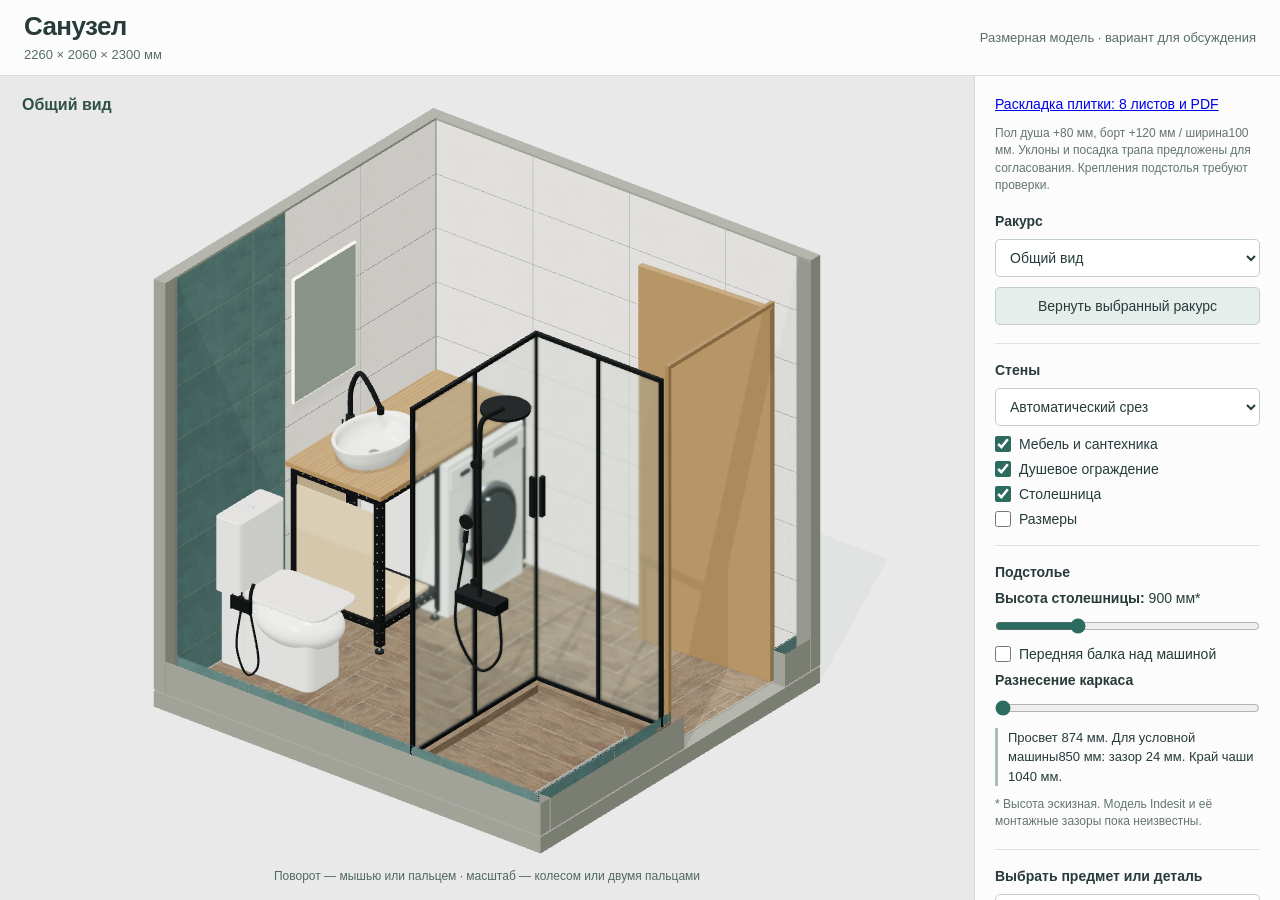
==== index.html @ 128c8153 "Add horizontal overview of all four walls" ====
<!doctype html>
<html lang="ru"><head><meta charset="utf-8"><meta name="viewport" content="width=device-width,initial-scale=1"><title>Санузел — размерная 3D-модель</title><link rel="icon" href="data:,"><link rel="stylesheet" href="style.css"><script type="importmap">{"imports":{"three":"./vendor/three.module.js","three/addons/":"./vendor/"}}</script></head>
<body>
<header><div><h1>Санузел</h1><p>2260 × 2060 × 2300 мм</p></div><span class="header-note">Размерная модель · вариант для обсуждения</span></header>
<main>
  <section id="viewport" aria-label="Интерактивная модель санузла"><div id="loading" role="status">Подготовка 3D…</div><div id="view-caption">Общий вид</div><div id="canvas-wrap"></div><div id="gesture">Поворот — мышью или пальцем · масштаб — колесом или двумя пальцами</div></section>
  <aside>
    <p style="margin-bottom:10px"><a href="./tiling/index.html">Раскладка плитки: 8 листов и PDF</a></p>
    <p class="small" style="margin-bottom:18px">Пол душа +80 мм, борт +120 мм / ширина100 мм. Уклоны и посадка трапа предложены для согласования. Крепления подстолья требуют проверки.</p>
    <section class="control-section"><label for="camera-view">Ракурс</label><select id="camera-view"><option value="overall">Общий вид</option><option value="plan">План сверху</option><option value="frame">Подстолье</option><option value="entry">От входа</option><option value="north">Верхняя стена</option><option value="west">Левая стена</option><option value="south">Нижняя стена</option><option value="east">Правая стена</option></select><button id="reset-view" type="button">Вернуть выбранный ракурс</button></section>
    <section class="control-section"><label for="wall-mode">Стены</label><select id="wall-mode"><option value="auto">Автоматический срез</option><option value="all">Полностью</option><option value="low">Низкий срез</option><option value="none">Скрыть</option></select><div class="check-list"><label><input id="show-fixtures" type="checkbox" checked>Мебель и сантехника</label><label><input id="show-glass" type="checkbox" checked>Душевое ограждение</label><label><input id="show-counter" type="checkbox" checked>Столешница</label><label><input id="show-dimensions" type="checkbox">Размеры</label></div></section>
    <section class="control-section"><h2>Подстолье</h2><label for="counter-height">Высота столешницы: <output id="height-value">900 мм*</output></label><input id="counter-height" type="range" min="870" max="970" step="10" value="900"><label class="checkbox"><input id="washer-beam" type="checkbox">Передняя балка над машиной</label><label for="explode">Разнесение каркаса</label><input id="explode" type="range" min="0" max="100" value="0"><p id="clearance" aria-live="polite"></p><p class="small">* Высота эскизная. Модель Indesit и её монтажные зазоры пока неизвестны.</p></section>
    <section class="control-section"><label for="item-select">Выбрать предмет или деталь</label><select id="item-select"><option value="">Нажмите на предмет в модели</option></select><div id="selection" aria-live="polite"><h2>О модели</h2><p>Материалы плитки — с сайта производителя. Предметы построены по известным размерам; их форма упрощена.</p><p class="small">Дверь, высоты приборов и монтажные узлы требуют уточнения. Прочность подстолья не подтверждена.</p></div></section>
    <section class="control-section last"><button id="save-view" type="button">Сохранить вид в PNG</button><a id="saved-view" hidden download>Скачать подготовленный PNG</a><p class="small" id="model-status" role="status">Загрузка модели</p></section>
  </aside>
</main>
<script type="module" src="app.mjs?v=20261112-north-left"></script>
</body></html>
---- style.css ----
:root{font-family:"Segoe UI",Arial,sans-serif;color:#263b3a;background:#eff2f1;font-size:14px;font-weight:400;color-scheme:light}*{box-sizing:border-box}body{margin:0}header{height:76px;padding:14px 24px;background:#fbfcfb;border-bottom:1px solid #d4ddda;display:flex;align-items:center;justify-content:space-between;gap:20px}h1{font-size:26px;font-weight:600;margin:0;letter-spacing:-.6px}header p{margin:3px 0 0;color:#596e69;font-size:13px}.header-note{font-size:13px;color:#596e69}main{display:grid;grid-template-columns:minmax(0,1fr) 306px;min-height:calc(100vh - 76px)}#viewport{position:relative;height:calc(100vh - 76px);min-height:510px;overflow:hidden;background:#e8eeeb}#canvas-wrap{width:100%;height:100%;touch-action:none}canvas{display:block;width:100%;height:100%;outline-offset:-4px}#loading{position:absolute;inset:0;display:grid;place-items:center;background:#e8eeeb;z-index:3;font-size:18px}#view-caption{position:absolute;left:22px;top:20px;font-size:16px;font-weight:600;color:#31504a;pointer-events:none}#gesture{position:absolute;bottom:17px;left:22px;right:22px;color:#506a60;font-size:12px;text-align:center;pointer-events:none}aside{background:#fbfcfb;padding:18px 20px;max-height:calc(100vh - 76px);overflow-y:auto;border-left:1px solid #d4ddda}.control-section{display:grid;gap:10px;padding:0 0 18px;margin-bottom:18px;border-bottom:1px solid #dce3e0}.control-section.last{border-bottom:0;margin:0;padding:0}label,h2{font-size:14px;font-weight:600;margin:0}p{margin:0;line-height:1.5}.small{font-size:12px;color:#64756f;line-height:1.45}button,select{font:inherit;width:100%;min-height:38px;padding:8px 10px;border:1px solid #c2ceca;border-radius:5px;color:#263b3a;background:#fff}button{cursor:pointer;background:#e5eeea}button:hover{background:#d7e5df}button:active{background:#c9ddd3}button:focus-visible,select:focus-visible,input:focus-visible{outline:2px solid #246c60;outline-offset:2px}select{padding-right:24px}.check-list{display:grid;gap:9px}.check-list label,.checkbox{display:flex;align-items:center;gap:8px;font-weight:400}input[type=checkbox]{accent-color:#2b6b60;width:16px;height:16px;margin:0}input[type=range]{width:100%;accent-color:#2b6b60;margin:2px 0}output{font-weight:400;font-variant-numeric:tabular-nums}#clearance{padding-left:10px;border-left:3px solid #a7bfb4;font-size:13px}#selection{display:grid;gap:9px}#selection .dimension{font-size:18px;font-variant-numeric:tabular-nums;font-weight:600;color:#234b42}#selection a{color:#235e52;overflow-wrap:anywhere}.warn{color:#8b4e31!important}#save-view{background:#2b6156;border-color:#2b6156;color:white}#save-view:hover{background:#204f45}@media(max-width:850px){main{grid-template-columns:minmax(0,1fr) 270px}aside{padding:16px}}@media(max-width:650px){header{height:72px;padding:12px 16px}.header-note{display:none}h1{font-size:23px}main{display:block;min-height:0}#viewport{height:66vh;min-height:410px;max-height:640px}aside{max-height:none;overflow:visible;border-left:0;border-top:1px solid #d4ddda;padding:18px}.control-section{gap:12px}button,select{min-height:44px;font-size:16px}input[type=checkbox]{width:19px;height:19px}#gesture{font-size:11px;left:10px;right:10px;bottom:12px}#view-caption{top:14px;left:16px}#clearance{font-size:14px}}@media(prefers-reduced-motion:reduce){*{scroll-behavior:auto}}
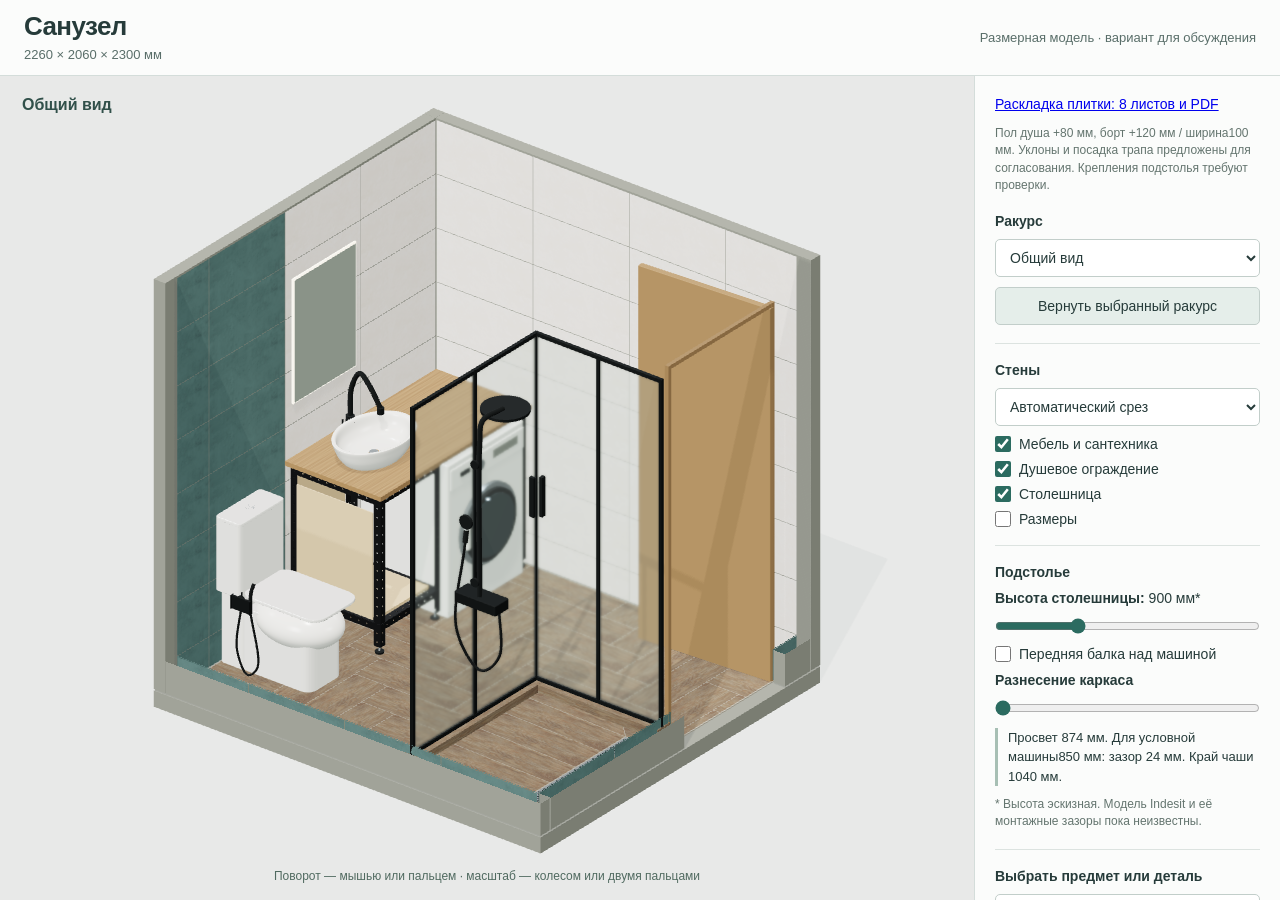
==== commit 217b82ea: "Start west green tiles at the white boundary" ====
--- a/index.html
+++ b/index.html
@@ -14,5 +14,5 @@
     <section class="control-section last"><button id="save-view" type="button">Сохранить вид в PNG</button><a id="saved-view" hidden download>Скачать подготовленный PNG</a><p class="small" id="model-status" role="status">Загрузка модели</p></section>
   </aside>
 </main>
-<script type="module" src="app.mjs?v=20261112-north-left"></script>
+<script type="module" src="app.mjs?v=20261112-west-green-full"></script>
 </body></html>
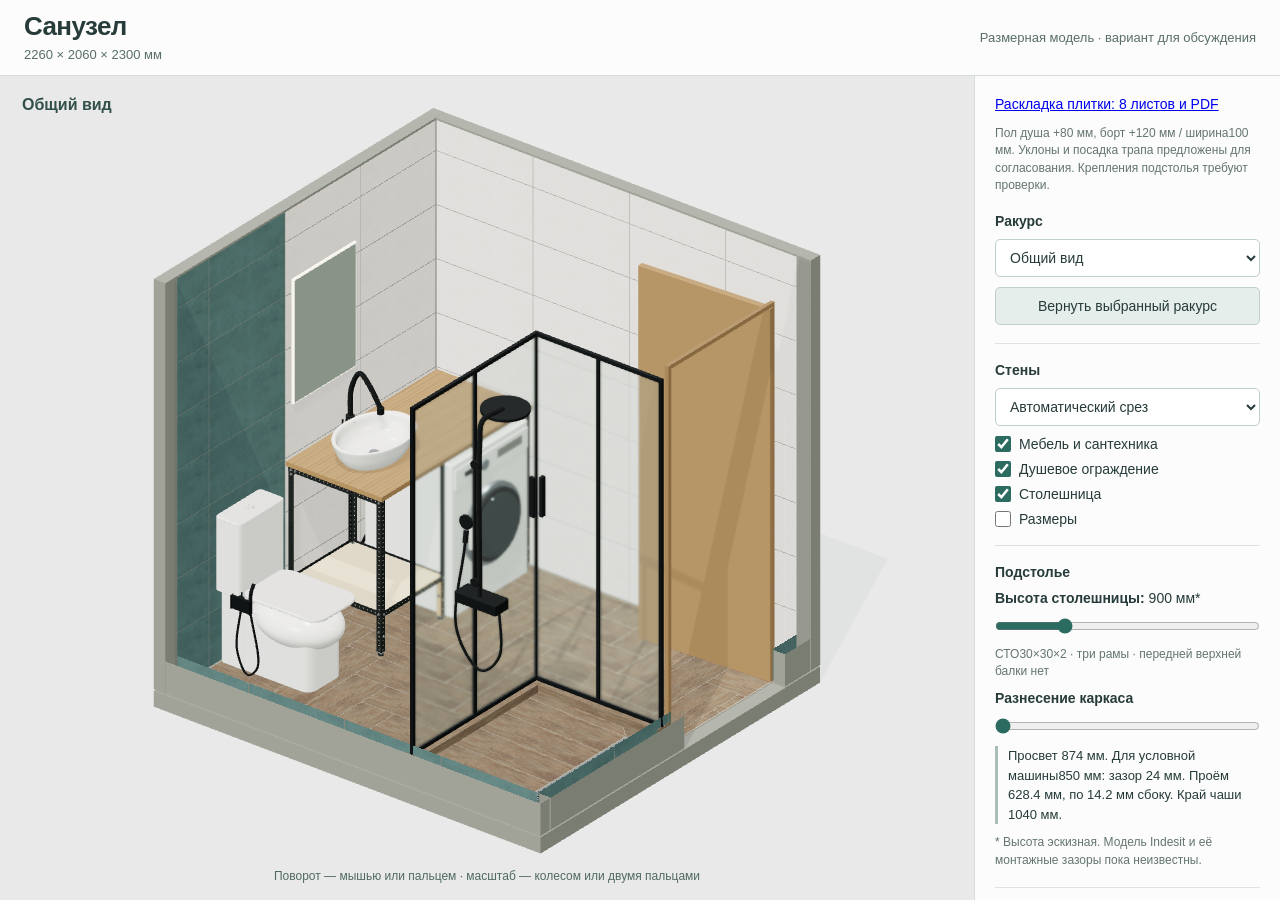
==== commit ad88b3f9: "Import latest STO underframe and start wall tiles whole at the floor" ====
--- a/index.html
+++ b/index.html
@@ -9,10 +9,10 @@
     <p class="small" style="margin-bottom:18px">Пол душа +80 мм, борт +120 мм / ширина100 мм. Уклоны и посадка трапа предложены для согласования. Крепления подстолья требуют проверки.</p>
     <section class="control-section"><label for="camera-view">Ракурс</label><select id="camera-view"><option value="overall">Общий вид</option><option value="plan">План сверху</option><option value="frame">Подстолье</option><option value="entry">От входа</option><option value="north">Верхняя стена</option><option value="west">Левая стена</option><option value="south">Нижняя стена</option><option value="east">Правая стена</option></select><button id="reset-view" type="button">Вернуть выбранный ракурс</button></section>
     <section class="control-section"><label for="wall-mode">Стены</label><select id="wall-mode"><option value="auto">Автоматический срез</option><option value="all">Полностью</option><option value="low">Низкий срез</option><option value="none">Скрыть</option></select><div class="check-list"><label><input id="show-fixtures" type="checkbox" checked>Мебель и сантехника</label><label><input id="show-glass" type="checkbox" checked>Душевое ограждение</label><label><input id="show-counter" type="checkbox" checked>Столешница</label><label><input id="show-dimensions" type="checkbox">Размеры</label></div></section>
-    <section class="control-section"><h2>Подстолье</h2><label for="counter-height">Высота столешницы: <output id="height-value">900 мм*</output></label><input id="counter-height" type="range" min="870" max="970" step="10" value="900"><label class="checkbox"><input id="washer-beam" type="checkbox">Передняя балка над машиной</label><label for="explode">Разнесение каркаса</label><input id="explode" type="range" min="0" max="100" value="0"><p id="clearance" aria-live="polite"></p><p class="small">* Высота эскизная. Модель Indesit и её монтажные зазоры пока неизвестны.</p></section>
+    <section class="control-section"><h2>Подстолье</h2><label for="counter-height">Высота столешницы: <output id="height-value">900 мм*</output></label><input id="counter-height" type="range" min="875" max="975" step="25" value="900"><p class="small">СТО30×30×2 · три рамы · передней верхней балки нет</p><label for="explode">Разнесение каркаса</label><input id="explode" type="range" min="0" max="100" value="0"><p id="clearance" aria-live="polite"></p><p class="small">* Высота эскизная. Модель Indesit и её монтажные зазоры пока неизвестны.</p></section>
     <section class="control-section"><label for="item-select">Выбрать предмет или деталь</label><select id="item-select"><option value="">Нажмите на предмет в модели</option></select><div id="selection" aria-live="polite"><h2>О модели</h2><p>Материалы плитки — с сайта производителя. Предметы построены по известным размерам; их форма упрощена.</p><p class="small">Дверь, высоты приборов и монтажные узлы требуют уточнения. Прочность подстолья не подтверждена.</p></div></section>
     <section class="control-section last"><button id="save-view" type="button">Сохранить вид в PNG</button><a id="saved-view" hidden download>Скачать подготовленный PNG</a><p class="small" id="model-status" role="status">Загрузка модели</p></section>
   </aside>
 </main>
-<script type="module" src="app.mjs?v=20261112-west-green-full"></script>
+<script type="module" src="app.mjs?v=20261112-sto-bottom-rows"></script>
 </body></html>
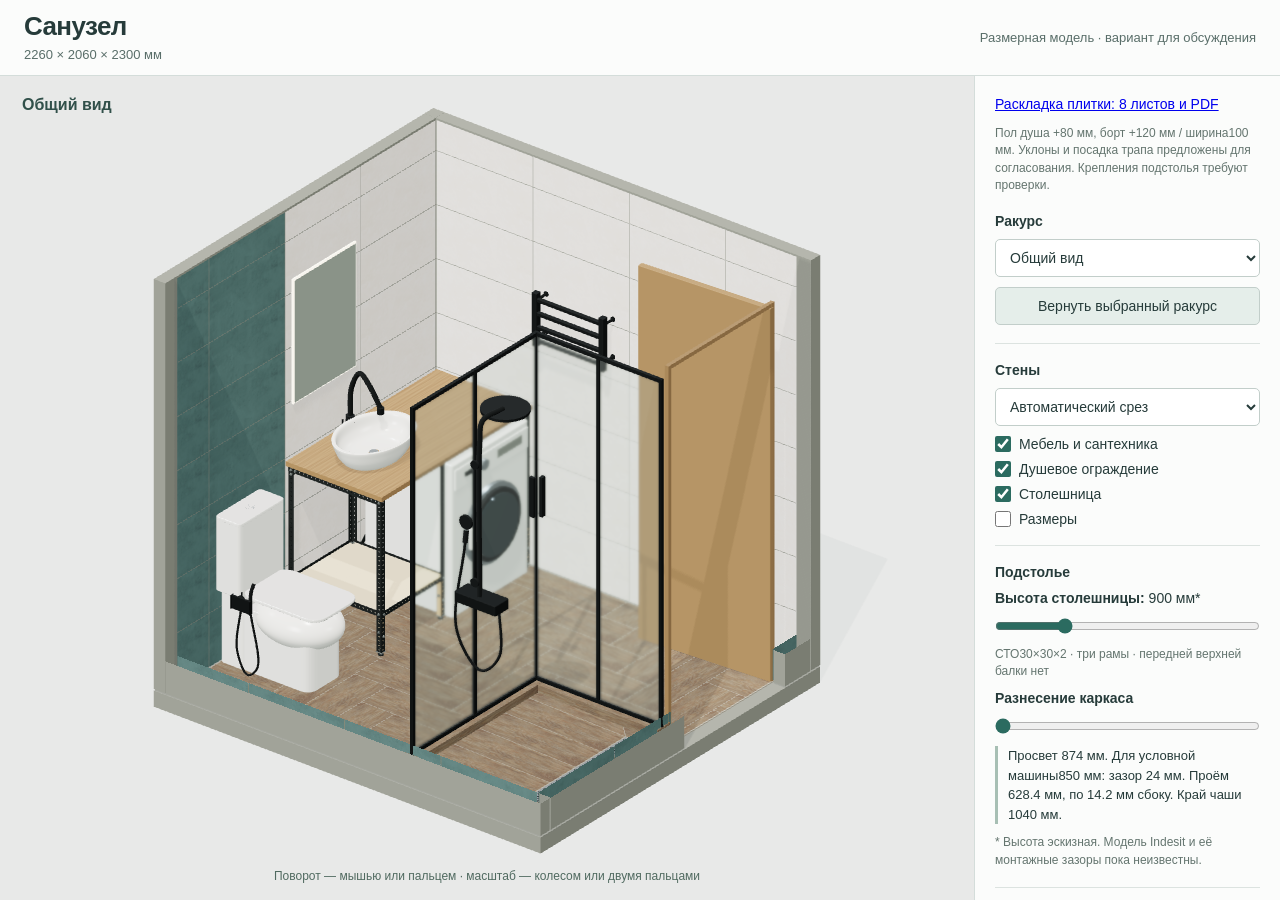
==== commit bf17b834: "Add selected black MQQ towel warmer on north wall" ====
--- a/index.html
+++ b/index.html
@@ -14,5 +14,5 @@
     <section class="control-section last"><button id="save-view" type="button">Сохранить вид в PNG</button><a id="saved-view" hidden download>Скачать подготовленный PNG</a><p class="small" id="model-status" role="status">Загрузка модели</p></section>
   </aside>
 </main>
-<script type="module" src="app.mjs?v=20261112-sto-bottom-rows"></script>
+<script type="module" src="app.mjs?v=20261113-towel-warmer"></script>
 </body></html>
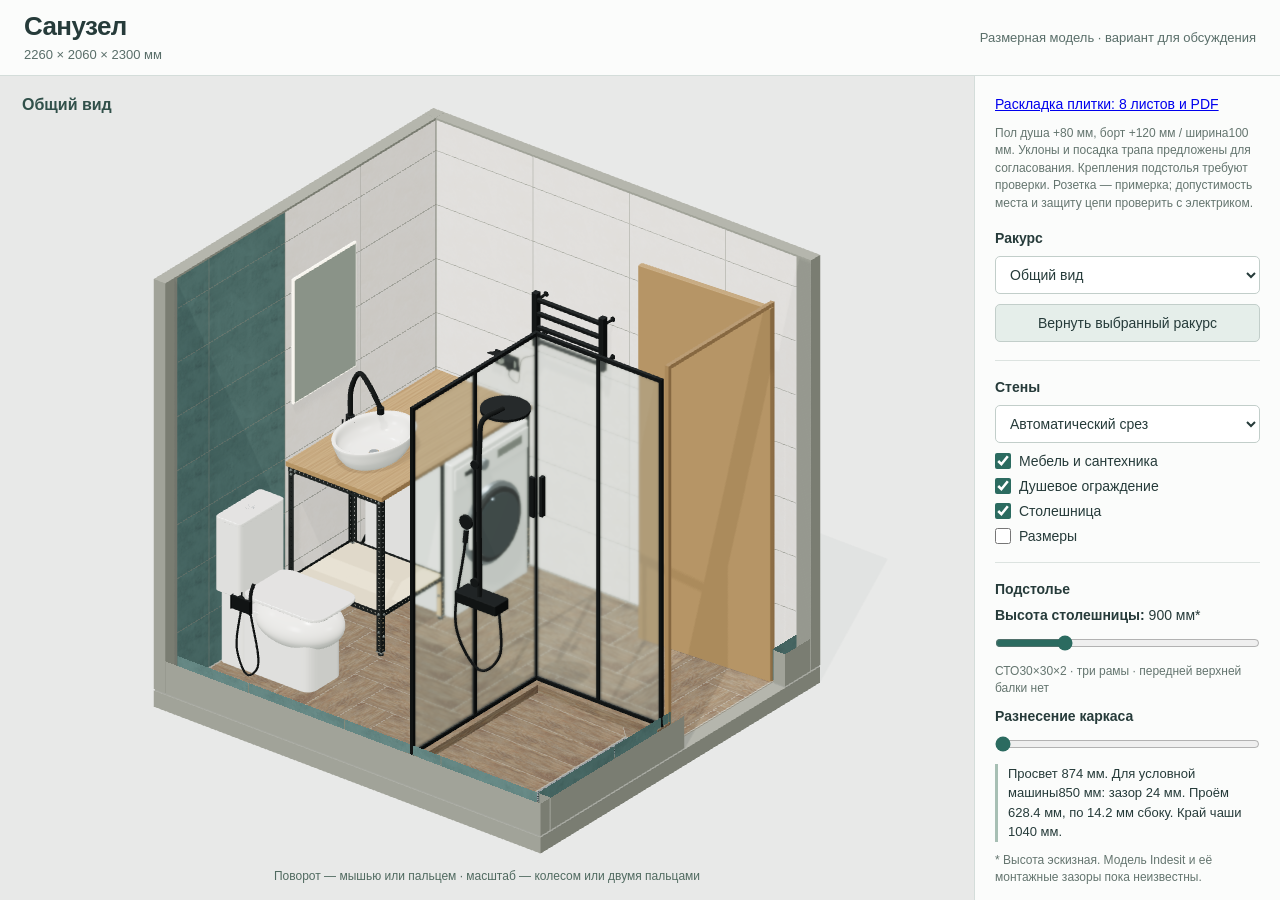
==== commit a09e3449: "Place double outlet above countertop and connect towel warmer visually" ====
--- a/index.html
+++ b/index.html
@@ -6,7 +6,7 @@
   <section id="viewport" aria-label="Интерактивная модель санузла"><div id="loading" role="status">Подготовка 3D…</div><div id="view-caption">Общий вид</div><div id="canvas-wrap"></div><div id="gesture">Поворот — мышью или пальцем · масштаб — колесом или двумя пальцами</div></section>
   <aside>
     <p style="margin-bottom:10px"><a href="./tiling/index.html">Раскладка плитки: 8 листов и PDF</a></p>
-    <p class="small" style="margin-bottom:18px">Пол душа +80 мм, борт +120 мм / ширина100 мм. Уклоны и посадка трапа предложены для согласования. Крепления подстолья требуют проверки.</p>
+    <p class="small" style="margin-bottom:18px">Пол душа +80 мм, борт +120 мм / ширина100 мм. Уклоны и посадка трапа предложены для согласования. Крепления подстолья требуют проверки. Розетка — примерка; допустимость места и защиту цепи проверить с электриком.</p>
     <section class="control-section"><label for="camera-view">Ракурс</label><select id="camera-view"><option value="overall">Общий вид</option><option value="plan">План сверху</option><option value="frame">Подстолье</option><option value="entry">От входа</option><option value="north">Верхняя стена</option><option value="west">Левая стена</option><option value="south">Нижняя стена</option><option value="east">Правая стена</option></select><button id="reset-view" type="button">Вернуть выбранный ракурс</button></section>
     <section class="control-section"><label for="wall-mode">Стены</label><select id="wall-mode"><option value="auto">Автоматический срез</option><option value="all">Полностью</option><option value="low">Низкий срез</option><option value="none">Скрыть</option></select><div class="check-list"><label><input id="show-fixtures" type="checkbox" checked>Мебель и сантехника</label><label><input id="show-glass" type="checkbox" checked>Душевое ограждение</label><label><input id="show-counter" type="checkbox" checked>Столешница</label><label><input id="show-dimensions" type="checkbox">Размеры</label></div></section>
     <section class="control-section"><h2>Подстолье</h2><label for="counter-height">Высота столешницы: <output id="height-value">900 мм*</output></label><input id="counter-height" type="range" min="875" max="975" step="25" value="900"><p class="small">СТО30×30×2 · три рамы · передней верхней балки нет</p><label for="explode">Разнесение каркаса</label><input id="explode" type="range" min="0" max="100" value="0"><p id="clearance" aria-live="polite"></p><p class="small">* Высота эскизная. Модель Indesit и её монтажные зазоры пока неизвестны.</p></section>
@@ -14,5 +14,5 @@
     <section class="control-section last"><button id="save-view" type="button">Сохранить вид в PNG</button><a id="saved-view" hidden download>Скачать подготовленный PNG</a><p class="small" id="model-status" role="status">Загрузка модели</p></section>
   </aside>
 </main>
-<script type="module" src="app.mjs?v=20261113-towel-warmer"></script>
+<script type="module" src="app.mjs?v=20261113-double-outlet"></script>
 </body></html>
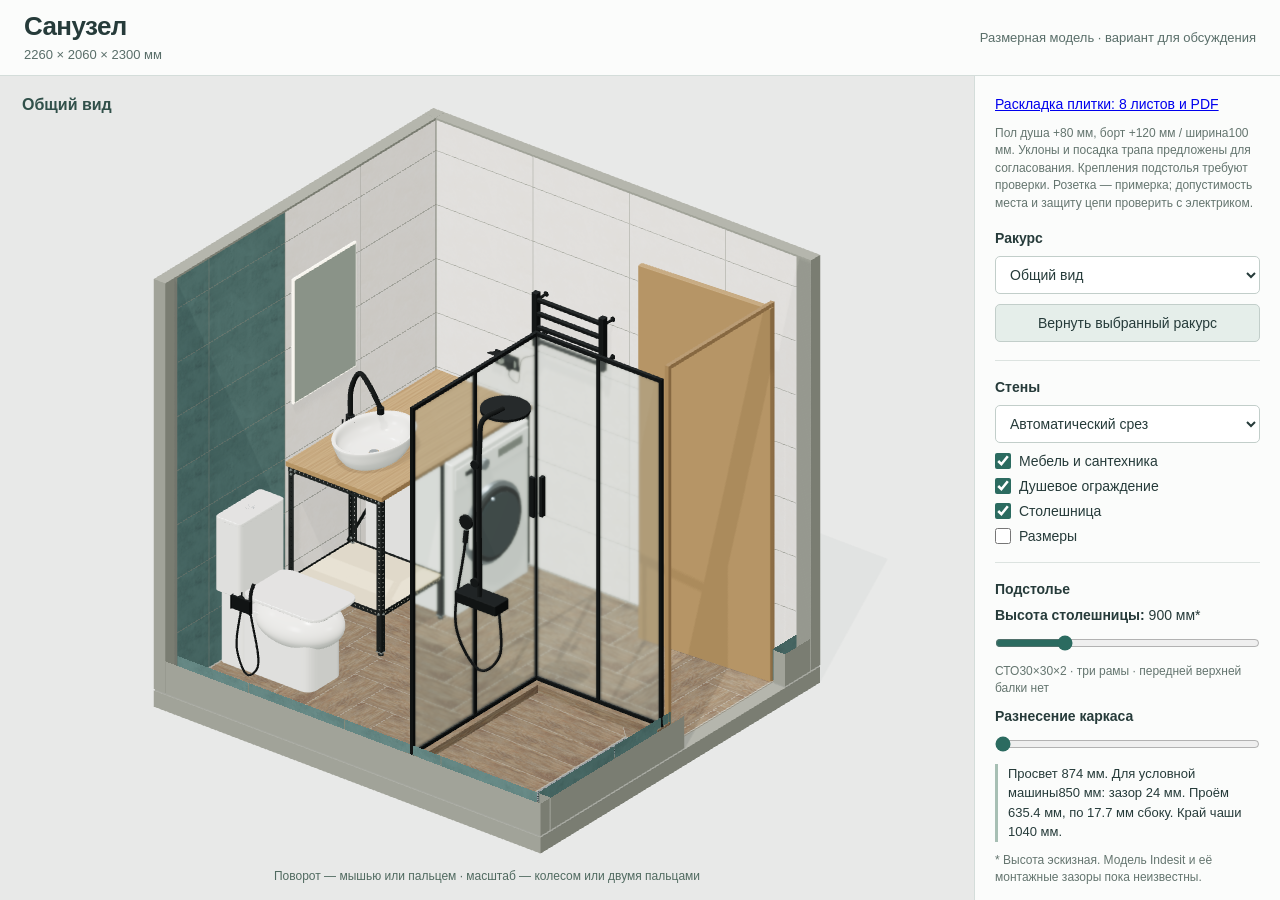
==== commit 21384c58: "Sync latest underframe with single end screw in each black foot block" ====
--- a/index.html
+++ b/index.html
@@ -14,5 +14,5 @@
     <section class="control-section last"><button id="save-view" type="button">Сохранить вид в PNG</button><a id="saved-view" hidden download>Скачать подготовленный PNG</a><p class="small" id="model-status" role="status">Загрузка модели</p></section>
   </aside>
 </main>
-<script type="module" src="app.mjs?v=20261113-double-outlet"></script>
+<script type="module" src="app.mjs?v=20261113-frame-end-screw"></script>
 </body></html>
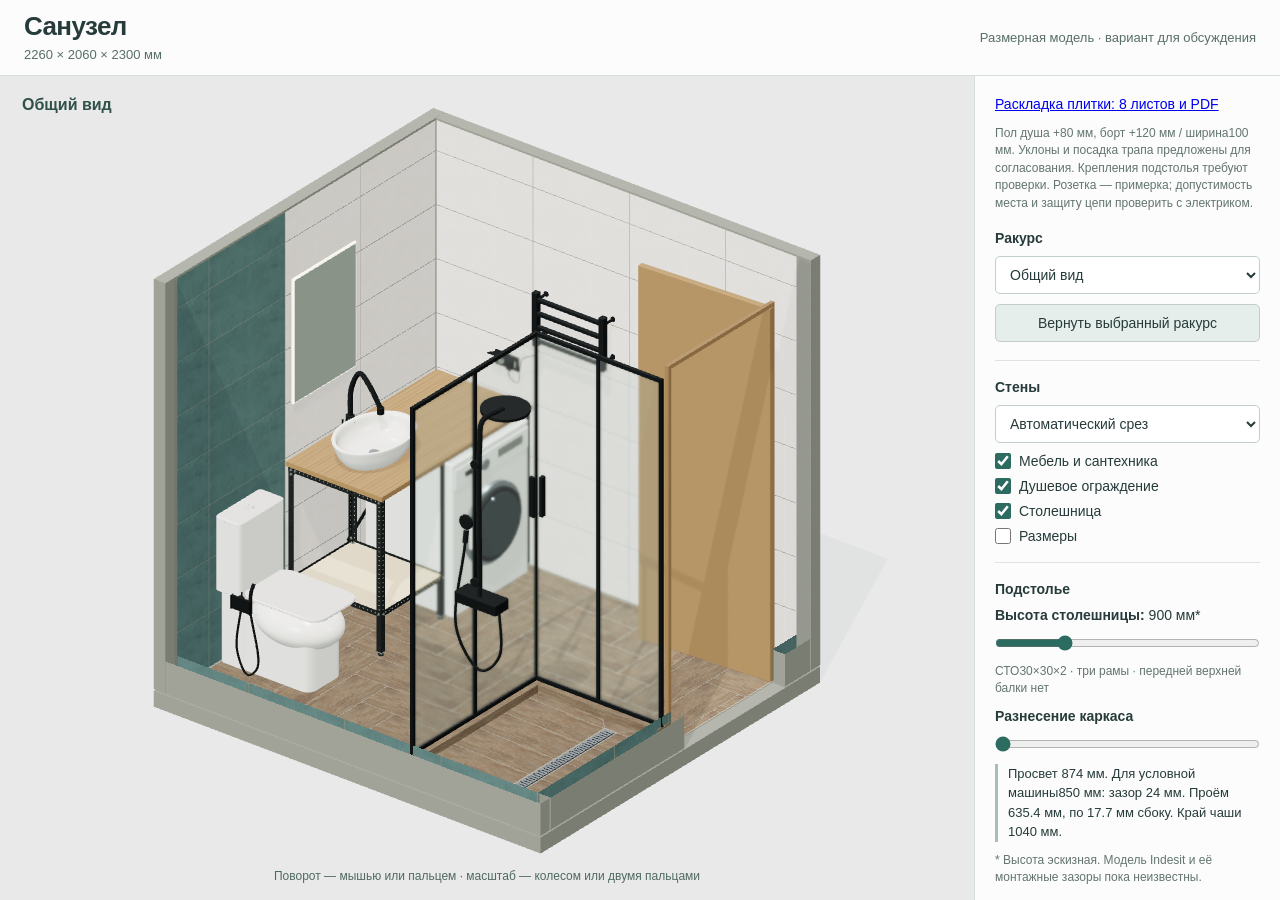
==== commit 3759f7df: "Move shower drain to 200 mm clear of right wall and update tiling" ====
--- a/index.html
+++ b/index.html
@@ -14,5 +14,5 @@
     <section class="control-section last"><button id="save-view" type="button">Сохранить вид в PNG</button><a id="saved-view" hidden download>Скачать подготовленный PNG</a><p class="small" id="model-status" role="status">Загрузка модели</p></section>
   </aside>
 </main>
-<script type="module" src="app.mjs?v=20261113-frame-end-screw"></script>
+<script type="module" src="app.mjs?v=20261113-drain-200"></script>
 </body></html>
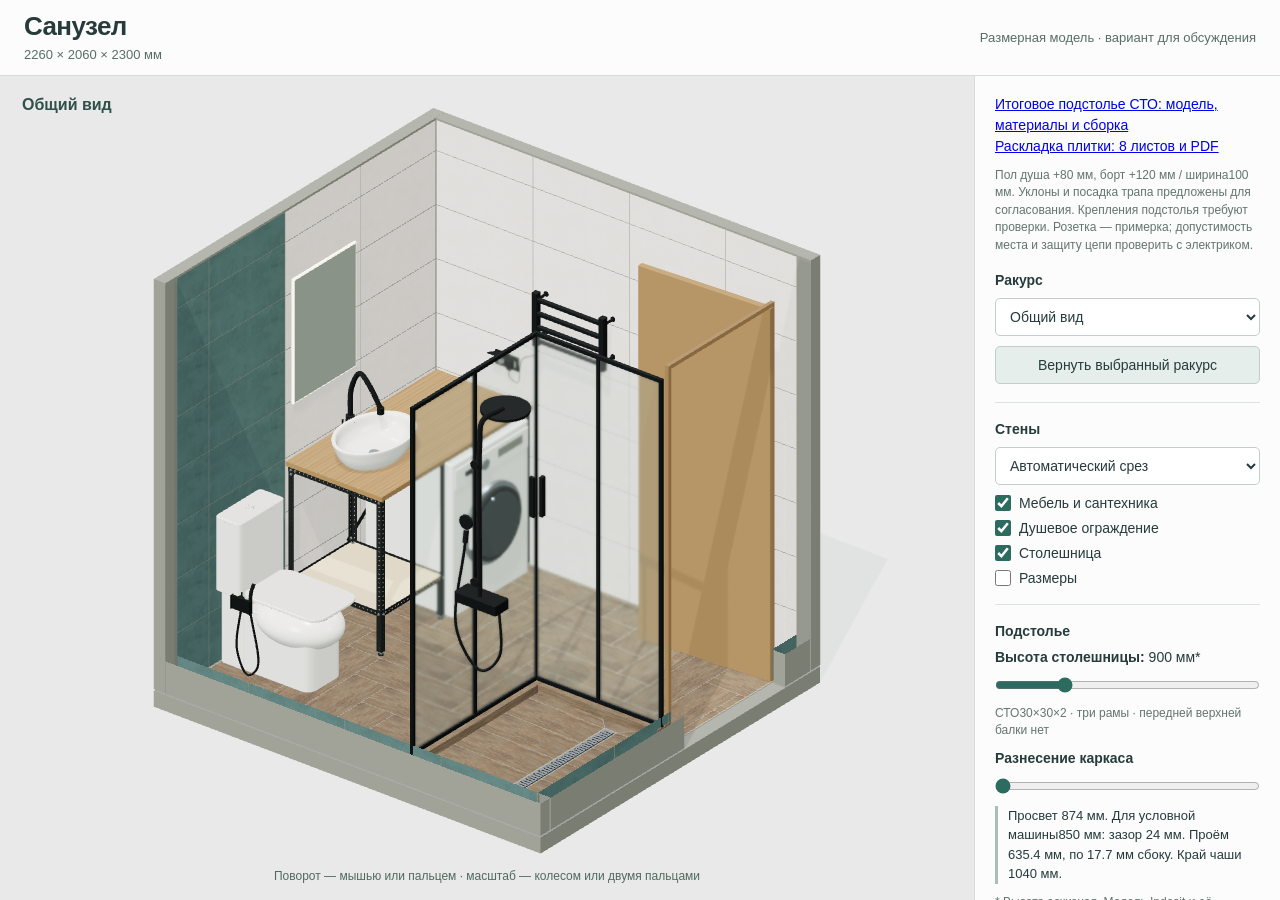
==== commit 5499c947: "Publish final STO underframe with Ozon hardware and assembly guide" ====
--- a/index.html
+++ b/index.html
@@ -5,6 +5,7 @@
 <main>
   <section id="viewport" aria-label="Интерактивная модель санузла"><div id="loading" role="status">Подготовка 3D…</div><div id="view-caption">Общий вид</div><div id="canvas-wrap"></div><div id="gesture">Поворот — мышью или пальцем · масштаб — колесом или двумя пальцами</div></section>
   <aside>
+    <p><a href="./underframe-final/">Итоговое подстолье СТО: модель, материалы и сборка</a></p>
     <p style="margin-bottom:10px"><a href="./tiling/index.html">Раскладка плитки: 8 листов и PDF</a></p>
     <p class="small" style="margin-bottom:18px">Пол душа +80 мм, борт +120 мм / ширина100 мм. Уклоны и посадка трапа предложены для согласования. Крепления подстолья требуют проверки. Розетка — примерка; допустимость места и защиту цепи проверить с электриком.</p>
     <section class="control-section"><label for="camera-view">Ракурс</label><select id="camera-view"><option value="overall">Общий вид</option><option value="plan">План сверху</option><option value="frame">Подстолье</option><option value="entry">От входа</option><option value="north">Верхняя стена</option><option value="west">Левая стена</option><option value="south">Нижняя стена</option><option value="east">Правая стена</option></select><button id="reset-view" type="button">Вернуть выбранный ракурс</button></section>
